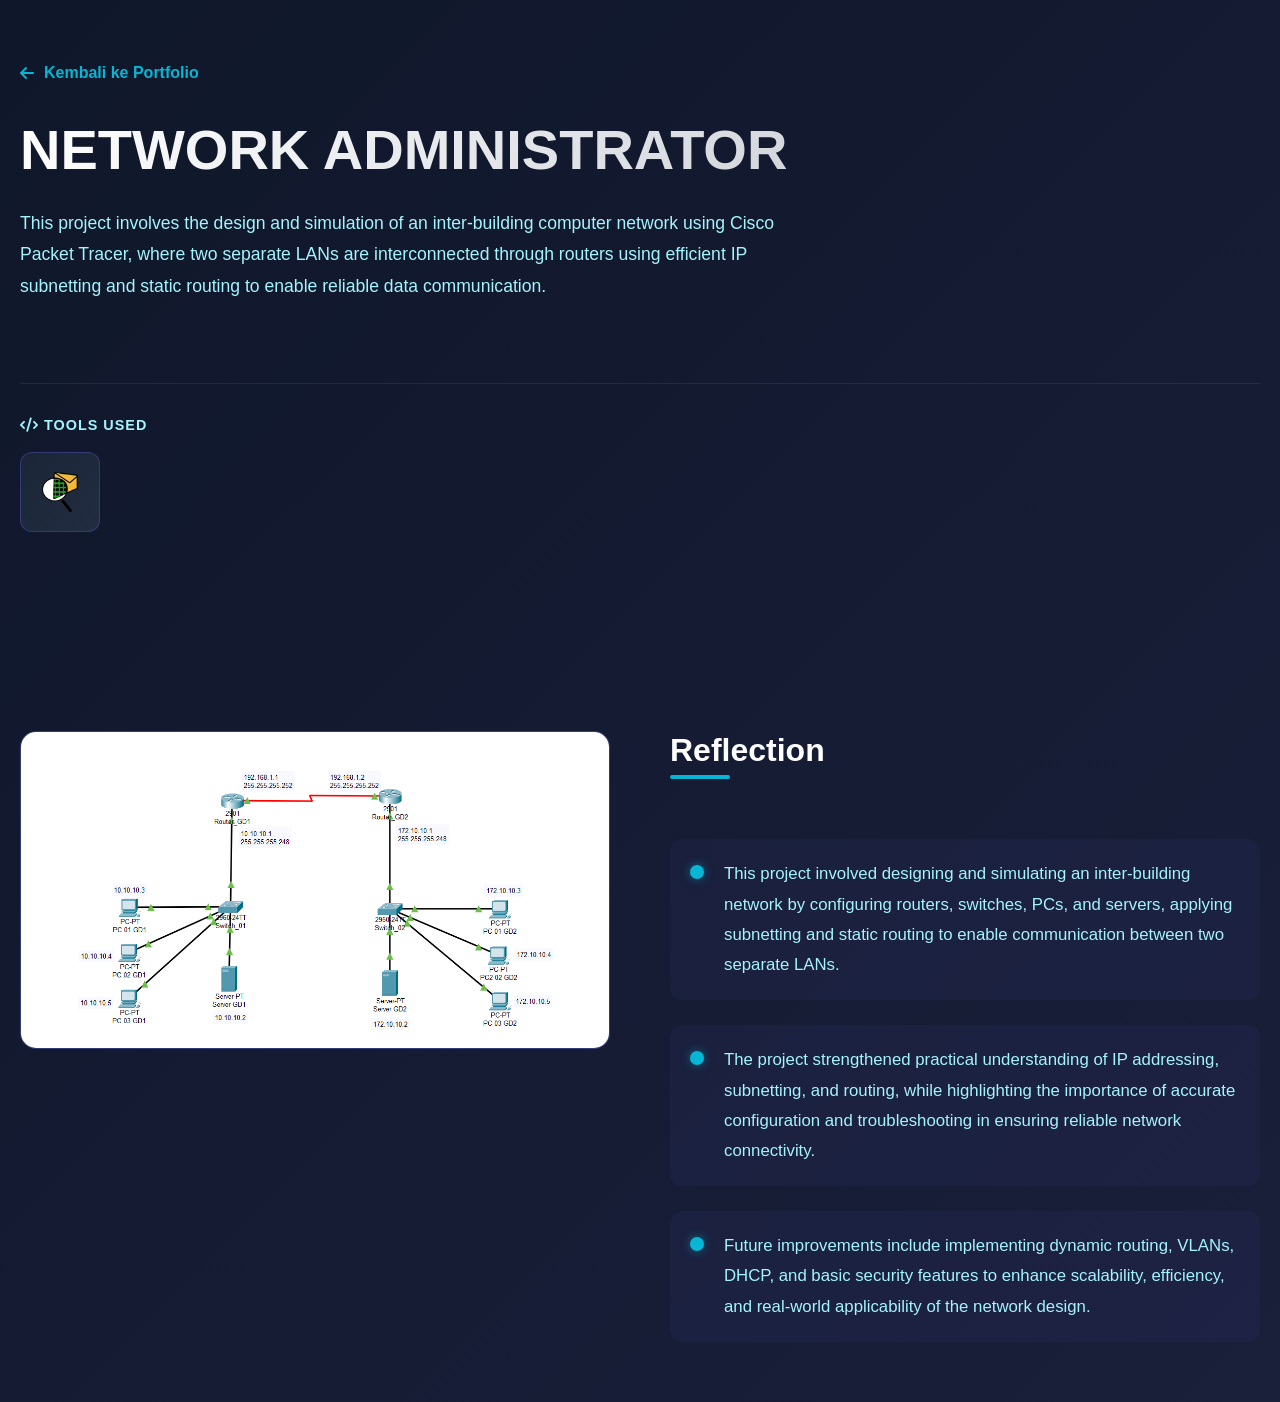
==== projects/cisco.html @ 3f3a8092 "perbaruan" ====
<!DOCTYPE html>
<html lang="id">
<head>
    <meta charset="UTF-8">
    <meta name="viewport" content="width=device-width, initial-scale=1.0">
    <title>Network Administrator - Project Details</title>
    <link href="https://cdn.jsdelivr.net/npm/bootstrap@5.3.0/dist/css/bootstrap.min.css" rel="stylesheet">
    <link rel="stylesheet" href="https://cdnjs.cloudflare.com/ajax/libs/font-awesome/6.4.0/css/all.min.css">
    <link rel="stylesheet" href="../style.css">
    <style>
        :root {
            --primary-color: #06b6d4;
            --text-light: #cffafe;
            --text-muted: #a5f3fc;
            --bg-dark: #0f172a;
            --card-bg: #1e293b;
        }

        * {
            margin: 0;
            padding: 0;
            box-sizing: border-box;
        }

        body {
            background: linear-gradient(135deg, #0f172a 0%, #1a1f3a 100%);
            color: var(--text-light);
            font-family: 'Segoe UI', Tahoma, Geneva, Verdana, sans-serif;
            overflow-x: hidden;
            min-height: 100vh;
            display: flex;
            flex-direction: column;
        }

        /* Keyframe Animations */
        @keyframes fadeInUp {
            from {
                opacity: 0;
                transform: translateY(30px);
            }
            to {
                opacity: 1;
                transform: translateY(0);
            }
        }

        @keyframes float {
            0%, 100% { transform: translateY(0px); }
            50% { transform: translateY(-8px); }
        }

        @keyframes glow {
            0%, 100% { box-shadow: 0 0 20px rgba(6, 182, 212, 0.5); }
            50% { box-shadow: 0 0 30px rgba(6, 182, 212, 0.8); }
        }

        @keyframes slideInLeft {
            from {
                opacity: 0;
                transform: translateX(-30px);
            }
            to {
                opacity: 1;
                transform: translateX(0);
            }
        }

        @keyframes pulse {
            0%, 100% { transform: scale(1); }
            50% { transform: scale(1.05); }
        }

        .container-main {
            display: grid;
            grid-template-rows: 1fr 1fr;
            gap: 60px;
            max-width: 1400px;
            margin: 0 auto;
            padding: 60px 20px;
            width: 100%;
            min-height: 100vh;
            align-items: start;
        }

        /* Row 1 - Top Section */
        .row-1 {
            display: flex;
            flex-direction: column;
            justify-content: center;
            gap: 40px;
        }

        .project-header {
            max-width: 800px;
        }

        .back-link {
            display: inline-flex;
            align-items: center;
            gap: 10px;
            color: var(--primary-color);
            text-decoration: none;
            margin-bottom: 30px;
            transition: all 0.3s ease;
            font-weight: 600;
            animation: slideInLeft 0.6s ease-out;
        }

        .back-link:hover {
            transform: translateX(-8px);
            color: #fff;
        }

        .back-link:hover i {
            animation: slideInLeft 0.5s ease;
        }

        .project-title {
            font-size: clamp(2.5rem, 6vw, 3.5rem);
            font-weight: 900;
            background: linear-gradient(135deg, #fff 0%, #d1d5db 100%);
            -webkit-background-clip: text;
            -webkit-text-fill-color: transparent;
            background-clip: text;
            margin-bottom: 25px;
            line-height: 1.2;
            animation: fadeInUp 0.7s ease-out;
        }

        .project-title:hover {
            animation: none;
            text-shadow: 0 0 20px rgba(255, 255, 255, 0.2);
        }

        .project-description {
            font-size: 1.1rem;
            color: var(--text-muted);
            line-height: 1.8;
            margin-bottom: 40px;
            animation: fadeInUp 0.8s ease-out;
        }

        .project-description:hover {
            color: var(--text-light);
            transition: color 0.3s ease;
        }

        /* Tools and Button Section */
        .tools-button-section {
            display: flex;
            flex-wrap: wrap;
            gap: 40px;
            align-items: center;
            padding-top: 30px;
            border-top: 1px solid rgba(99, 102, 241, 0.2);
        }

        .tools-group {
            display: flex;
            flex-direction: column;
            gap: 15px;
        }

        .tools-label {
            font-size: 0.9rem;
            color: var(--text-muted);
            text-transform: uppercase;
            letter-spacing: 1px;
            font-weight: 600;
        }

        .tools-list {
            display: flex;
            gap: 15px;
            flex-wrap: wrap;
            align-items: center;
        }

        .tool-badge {
            background: linear-gradient(135deg, rgba(30, 41, 59, 0.8) 0%, rgba(51, 65, 85, 0.5) 100%);
            border: 1px solid rgba(99, 102, 241, 0.3);
            border-radius: 12px;
            padding: 12px 16px;
            font-size: 0.85rem;
            color: #fff;
            display: flex;
            flex-direction: column;
            align-items: center;
            justify-content: center;
            gap: 10px;
            transition: all 0.3s ease;
            width: 80px;
            height: 80px;
            animation: fadeInUp 0.8s ease-out;
        }

        .tool-badge:hover {
            transform: scale(1.15) translateY(-12px);
            box-shadow: 0 0 25px rgba(6, 182, 212, 0.7), 0 10px 20px rgba(6, 182, 212, 0.4);
            border-color: var(--primary);
            background: linear-gradient(135deg, rgba(6, 182, 212, 0.3) 0%, rgba(51, 65, 85, 0.6) 100%);
        }

        .tool-badge img {
            width: 40px;
            height: 40px;
            object-fit: contain;
            transition: filter 0.3s ease;
        }

        .tool-badge:hover img {
            filter: brightness(1.3) drop-shadow(0 0 8px var(--primary));
        }

        .tool-badge-name {
            font-weight: 600;
            text-align: center;
            font-size: 0.8rem;
        }

        .buttons-group {
            display: flex;
            gap: 20px;
            flex-wrap: wrap;
            align-items: center;
            justify-content: center;
        }

        .buttons-group .btn {
            
            color: #1e293b;
            border: none;
            padding: 12px 40px;
            font-weight: 600;
            transition: all 0.3s ease;
            animation: fadeInUp 0.9s ease-out;
        }

        .buttons-group .btn:hover {
            background: #007efc;
            transform: translateY(-4px) scale(1.05);
            box-shadow: 0 12px 35px rgba(255, 255, 255, 0.3), 0 0 20px rgba(0, 126, 252, 0.5);
            color: #1e293b;
        }

        /* Row 2 - Bottom Section */
        .row-2 {
            display: grid;
            grid-template-columns: 1fr 1fr;
            gap: 60px;
            align-items: start;
        }

        /* Project Image */
        .project-image {
            display: flex;
            align-items: center;
            justify-content: center;
        }

        .image-container {
            width: 100%;
            background: linear-gradient(135deg, rgba(30, 41, 59, 0.8) 0%, rgba(51, 65, 85, 0.5) 100%);
            border: 1px solid rgba(99, 102, 241, 0.3);
            border-radius: 16px;
            overflow: hidden;
            transition: all 0.3s ease;
            cursor: pointer;
            animation: fadeInUp 0.9s ease-out;
        }

        .image-container:hover {
            transform: translateY(-15px);
            box-shadow: 0 20px 40px rgba(6, 182, 212, 0.3), 0 0 30px rgba(6, 182, 212, 0.2);
            border-color: var(--primary);
        }

        .image-link {
            text-decoration: none;
            display: block;
            position: relative;
        }

        .image-overlay {
            position: absolute;
            top: 0;
            left: 0;
            width: 100%;
            height: 100%;
            background: rgba(6, 182, 212, 0.9);
            display: flex;
            align-items: center;
            justify-content: center;
            opacity: 0;
            transition: opacity 0.3s ease;
            border-radius: 16px;
        }

        .image-link:hover .image-overlay {
            opacity: 1;
        }

        .overlay-content {
            text-align: center;
            color: #0f172a;
            font-weight: 700;
            font-size: 1.2rem;
            display: flex;
            flex-direction: column;
            align-items: center;
            gap: 12px;
            animation: fadeInUp 0.4s ease-out;
        }

        .overlay-icon {
            font-size: 2.5rem;
            color: #0f172a;
            animation: float 3s ease-in-out infinite;
        }

        .image-container img {
            width: 100%;
            height: auto;
            display: block;
        }

        .image-container img:hover {
            filter: brightness(0.9);
        }

        /* Key Features */
        .features-container {
            display: flex;
            flex-direction: column;
            gap: 30px;
        }

        .features-title {
            font-size: 2rem;
            font-weight: 800;
            color: #fff;
            margin-bottom: 10px;
            position: relative;
            display: inline-block;
            animation: fadeInUp 0.9s ease-out;
        }

        .features-title::after {
            content: '';
            position: absolute;
            bottom: -10px;
            left: 0;
            height: 4px;
            width: 60px;
            background: var(--primary-color);
            border-radius: 2px;
            animation: slideInLeft 0.8s ease-out;
        }

        .features-list {
            display: grid;
            grid-template-columns: 1fr;
            gap: 25px;
            margin-top: 30px;
        }

        .feature-item {
            display: flex;
            gap: 20px;
            align-items: flex-start;
            animation: fadeInUp 0.9s ease-out;
            padding: 20px;
            border-radius: 12px;
            background: rgba(99, 102, 241, 0.05);
            transition: all 0.3s ease;
        }

        .feature-item:nth-child(1) {
            animation-delay: 0s;
        }

        .feature-item:nth-child(2) {
            animation-delay: 0.1s;
        }

        .feature-item:nth-child(3) {
            animation-delay: 0.2s;
        }

        .feature-item:hover {
            background: rgba(99, 102, 241, 0.1);
            transform: translateX(10px);
            box-shadow: -5px 0 15px rgba(6, 182, 212, 0.2);
        }

        .feature-dot {
            width: 14px;
            height: 14px;
            background: var(--primary-color);
            border-radius: 50%;
            margin-top: 6px;
            flex-shrink: 0;
            animation: pulse 2s ease-in-out infinite;
            box-shadow: 0 0 10px rgba(6, 182, 212, 0.5);
        }

        .feature-text {
            color: var(--text-muted);
            line-height: 1.8;
            font-size: 1.05rem;
            transition: color 0.3s ease;
        }

        .feature-item:hover .feature-text {
            color: var(--text-light);
        }

        /* Responsive */
        @media (max-width: 1024px) {
            .container-main {
                grid-template-rows: auto auto;
                gap: 50px;
                padding: 50px 20px;
            }

            .row-2 {
                grid-template-columns: 1fr;
                gap: 50px;
            }

            .tools-button-section {
                flex-direction: column;
                align-items: flex-start;
                gap: 30px;
            }

            .buttons-group {
                width: 100%;
                flex-direction: column;
            }
        }

        @media (max-width: 768px) {
            .container-main {
                padding: 40px 20px;
                gap: 40px;
            }

            .project-title {
                font-size: 2rem;
            }

            .project-description {
                font-size: 1rem;
            }

            .tools-button-section {
                flex-direction: column;
                align-items: flex-start;
                gap: 25px;
            }

            .buttons-group {
                width: 100%;
                flex-direction: column;
            }

            .features-title {
                font-size: 1.5rem;
            }

            .feature-text {
                font-size: 0.95rem;
            }

            .tools-list {
                width: 100%;
            }
        }
    </style>
</head>
<body>

    <div class="container-main">
        <!-- ROW 1 -->
        <div class="row-1">
            <div class="project-header">
                <a href="../index.html" class="back-link">
                    <i class="fas fa-arrow-left"></i> Kembali ke Portfolio
                </a>

                <h1 class="project-title">NETWORK ADMINISTRATOR</h1>

                <p class="project-description">
                    This project involves the design and simulation of an inter-building computer network using Cisco Packet Tracer, where two separate LANs are interconnected through routers using efficient IP subnetting and static routing to enable reliable data communication.
                </p>
            </div>

            <div class="tools-button-section">
                <div class="tools-group">
                    <div class="tools-label">
                        <i class="fas fa-code"></i> Tools Used
                    </div>
                    <div class="tools-list">
                        <div class="tool-badge">
                            <img src="../assets/image/tools/cisco-packet-tracer.png" alt="Premiere">
                        </div>
                    </div>
                </div>

            </div>
        </div>

        <!-- ROW 2 -->
        <div class="row-2">
            <!-- Project Image -->
            <div class="project-image">
                <a href="../assets/documents/IMPLEMENTATION OF INTER.pdf" target="_blank" rel="noopener noreferrer" class="image-link">
                    <div class="image-container">
                        <img src="../assets/image/project/cisco.png" alt="GETEKSI 2025 Project">
                    </div>
                    <div class="image-overlay">
                        <div class="overlay-content">
                            <i class="fas fa-eye overlay-icon"></i>
                            <span>View</span>
                        </div>
                    </div>
                </a>
            </div>

            <!-- Key Features -->
            <div class="features-container">
                <h2 class="features-title">Reflection</h2>

                <div class="features-list">
                    <div class="feature-item">
                        <div class="feature-dot"></div>
                        <div class="feature-text">
                            This project involved designing and simulating an inter-building network by configuring routers, switches, PCs, and servers, applying subnetting and static routing to enable communication between two separate LANs.
                        </div>
                    </div>
                    <div class="feature-item">
                        <div class="feature-dot"></div>
                        <div class="feature-text">
                            The project strengthened practical understanding of IP addressing, subnetting, and routing, while highlighting the importance of accurate configuration and troubleshooting in ensuring reliable network connectivity.
                        </div>
                    </div>
                    <div class="feature-item">
                        <div class="feature-dot"></div>
                        <div class="feature-text">
                            Future improvements include implementing dynamic routing, VLANs, DHCP, and basic security features to enhance scalability, efficiency, and real-world applicability of the network design.
                        </div>
                    </div>
                </div>
            </div>
        </div>
    </div>

    <script src="https://cdn.jsdelivr.net/npm/bootstrap@5.3.0/dist/js/bootstrap.bundle.min.js"></script>
    <script src="../script.js"></script>
</body>
</html>
---- style.css ----
:root {
    --primary: #1e293b;
    --secondary: #3b82f6;
    --accent: #06b6d4;
    --dark: #0f172a;
    --light: #f8fafc;
    --text: #1e293b;
    --gray: #64748b;
}

* {
    margin: 0;
    padding: 0;
    box-sizing: border-box;
}

html {
    scroll-behavior: smooth;
}

/* Custom Scrollbar */
::-webkit-scrollbar {
    width: 12px;
}

::-webkit-scrollbar-track {
    background: var(--dark);
}

::-webkit-scrollbar-thumb {
    background: var(--accent);
    border-radius: 6px;
}

::-webkit-scrollbar-thumb:hover {
    background: var(--primary);
}

/* Firefox */
* {
    scrollbar-width: thin;
    scrollbar-color: var(--accent) var(--dark);
}

body {
    font-family: 'Segoe UI', Tahoma, Geneva, Verdana, sans-serif;
    line-height: 1.6;
    color: var(--text);
    overflow-x: hidden;
}

/* Reveal animations base */
.reveal {
    opacity: 0;
    transform: translateY(24px);
    transition: opacity 0.6s ease, transform 0.6s ease;
}

.reveal.in {
    opacity: 1;
    transform: translateY(0);
}

.reveal-group .reveal:nth-child(1) { transition-delay: 0.05s; }
.reveal-group .reveal:nth-child(2) { transition-delay: 0.1s; }
.reveal-group .reveal:nth-child(3) { transition-delay: 0.15s; }
.reveal-group .reveal:nth-child(4) { transition-delay: 0.2s; }
.reveal-group .reveal:nth-child(5) { transition-delay: 0.25s; }
.reveal-group .reveal:nth-child(6) { transition-delay: 0.3s; }

/* Tilt performance */
.tilt {
    will-change: transform;
    transition: transform 0.2s ease;
}

/* Hero Section */
.hero {
    min-height: 100vh;
    background: linear-gradient(135deg, #0f172a 0%, #1e293b 50%, #0d47a1 100%);
    position: relative;
    display: flex;
    align-items: center;
    justify-content: center;
    overflow: hidden;
    font-weight: 500;
    padding: 20px;
}

/* Animated Background Stars */
.stars {
    position: absolute;
    width: 100%;
    height: 100%;
    top: 0;
    left: 0;
}

.stars::before,
.stars::after {
    content: '';
    position: absolute;
    width: 2px;
    height: 2px;
    background: rgba(59, 130, 246, 0.4);
    border-radius: 50%;
    box-shadow: 
        100px 100px rgba(59, 130, 246, 0.3),
        200px 50px rgba(6, 182, 212, 0.35),
        300px 150px rgba(59, 130, 246, 0.25),
        400px 80px rgba(6, 182, 212, 0.4),
        500px 200px rgba(59, 130, 246, 0.3),
        600px 100px rgba(6, 182, 212, 0.35),
        700px 250px rgba(59, 130, 246, 0.25),
        800px 120px rgba(6, 182, 212, 0.4),
        900px 180px rgba(59, 130, 246, 0.3),
        150px 300px rgba(6, 182, 212, 0.35),
        250px 400px rgba(59, 130, 246, 0.25),
        350px 350px rgba(6, 182, 212, 0.4),
        450px 500px rgba(59, 130, 246, 0.3),
        550px 250px rgba(6, 182, 212, 0.35),
        650px 400px rgba(59, 130, 246, 0.25),
        750px 300px rgba(6, 182, 212, 0.4),
        850px 450px rgba(59, 130, 246, 0.3);
    animation: twinkle 3s infinite;
}

.stars::after {
    animation-delay: 1.5s;
    box-shadow: 
        50px 150px rgba(59, 130, 246, 0.4),
        180px 100px rgba(6, 182, 212, 0.3),
        280px 200px rgba(59, 130, 246, 0.35),
        380px 120px rgba(6, 182, 212, 0.25),
        480px 250px rgba(59, 130, 246, 0.4),
        580px 150px rgba(6, 182, 212, 0.3),
        680px 300px rgba(59, 130, 246, 0.35),
        780px 180px rgba(6, 182, 212, 0.25),
        880px 230px rgba(59, 130, 246, 0.4),
        120px 350px rgba(6, 182, 212, 0.3),
        220px 450px rgba(59, 130, 246, 0.35),
        320px 300px rgba(6, 182, 212, 0.25),
        420px 550px rgba(59, 130, 246, 0.4),
        520px 280px rgba(6, 182, 212, 0.3),
        620px 430px rgba(59, 130, 246, 0.35),
        720px 350px rgba(6, 182, 212, 0.25),
        820px 480px rgba(59, 130, 246, 0.4);
}

@keyframes twinkle {
    0%, 100% { opacity: 0.3; }
    50% { opacity: 0.7; }
}

/* Animated Background Blobs */
.hero::before,
.hero::after {
    content: '';
    position: absolute;
    border-radius: 50%;
    background: rgba(59, 130, 246, 0.15);
}

.hero::before {
    width: 400px;
    height: 400px;
    top: -50px;
    right: -100px;
    animation: float 6s ease-in-out infinite;
}

.hero::after {
    width: 300px;
    height: 300px;
    bottom: -50px;
    left: -50px;
    animation: float 8s ease-in-out infinite reverse;
}

@keyframes float {
    0%, 100% { transform: translate(0, 0); }
    50% { transform: translate(30px, 30px); }
}

/* Hero Content */
.hero-content {
    position: relative;
    z-index: 2;
    max-width: 900px;
    width: 100%;
    animation: fadeInUp 1s ease-out;
}

@keyframes fadeInUp {
    from {
        opacity: 0;
        transform: translateY(40px);
    }
    to {
        opacity: 1;
        transform: translateY(0);
    }
}

/* Hero Badge */
.hero-badge {
    display: inline-block;
    background: rgba(59, 130, 246, 0.2);
    backdrop-filter: blur(10px);
    border: 1px solid rgba(6, 182, 212, 0.4);
    padding: 12px 24px;
    border-radius: 50px;
    color: #06b6d4;
    font-size: 0.9rem;
    font-weight: 600;
    letter-spacing: 1px;
    animation: slideInDown 1s ease-out;
    margin-bottom: 1.5rem !important;
}

@keyframes slideInDown {
    from {
        opacity: 0;
        transform: translateY(-30px);
    }
    to {
        opacity: 1;
        transform: translateY(0);
    }
}

/* Hero Title */
.hero-title {
    font-size: clamp(2.5rem, 8vw, 5.5rem);
    color: #ffffff;
    font-weight: 900;
    letter-spacing: clamp(1px, 2vw, 4px);
    text-shadow: 0 8px 32px rgba(6, 182, 212, 0.3);
    animation: slideInUp 1s ease-out 0.2s both;
    line-height: 1.1;
    margin-bottom: 1.5rem !important;
    word-break: break-word;
}

@keyframes slideInUp {
    from {
        opacity: 0;
        transform: translateY(40px);
    }
    to {
        opacity: 1;
        transform: translateY(0);
    }
}

/* Hero Subtitle */
.hero-subtitle {
    background: linear-gradient(to right, #06b6d4, #3b82f6);
    -webkit-background-clip: text;
    -webkit-text-fill-color: transparent;
    background-clip: text;
    font-weight: 600;
    animation: slideInUp 1s ease-out 0.4s both;
    font-size: clamp(1.25rem, 5vw, 2rem);
    margin-bottom: 0.5rem !important;
}

/* Hero Description */
.hero-description {
    font-size: clamp(0.95rem, 3vw, 1.2rem);
    color: #e0f2fe;
    animation: slideInUp 1s ease-out 0.6s both;
    margin-bottom: 2rem !important;
}

/* Hero Buttons */
.hero-buttons {
    animation: slideInUp 1s ease-out 0.8s both;
    display: flex;
    justify-content: center;
    align-items: center;
    flex-wrap: wrap;
    gap: 1.5rem;
    margin-bottom: 2rem;
}

.hero-buttons .btn {
    font-weight: 600;
    letter-spacing: 0.5px;
    transition: all 0.3s cubic-bezier(0.4, 0, 0.2, 1);
    box-shadow: 0 8px 20px rgba(6, 182, 212, 0.2);
    border: 2px solid #06b6d4;
    font-size: clamp(0.875rem, 2vw, 1rem);
    padding: 0.75rem 2rem;
    white-space: nowrap;
    min-width: 160px;
    height: 50px;
    display: flex;
    align-items: center;
    justify-content: center;
    border-radius: 50px;
}

.hero-buttons .btn-light {
    background: #06b6d4;
    color: #0f172a;
    border-color: #06b6d4;
}

.hero-buttons .btn-light:hover {
    background: #22d3ee;
    border-color: #22d3ee;
    transform: translateY(-4px);
    box-shadow: 0 12px 35px rgba(6, 182, 212, 0.4);
}

.hero-buttons .btn-outline-light {
    color: #06b6d4;
    border-color: #06b6d4;
    background: transparent;
}

.hero-buttons .btn-outline-light:hover {
    background: #06b6d4;
    color: #0f172a;
    border-color: #06b6d4;
    transform: translateY(-4px);
    box-shadow: 0 12px 35px rgba(6, 182, 212, 0.3);
}

/* Scroll Indicator */
.hero-scroll {
    margin-top: clamp(2rem, 5vw, 3.75rem);
    animation: slideInUp 1s ease-out 1s both;
}

.scroll-text {
    display: block;
    color: #06b6d4;
    font-size: clamp(0.75rem, 2vw, 0.9rem);
    letter-spacing: 1px;
    margin-bottom: 1rem;
    opacity: 0.8;
}

.scroll-down {
    width: 30px;
    height: 50px;
    border: 2px solid #06b6d4;
    border-radius: 15px;
    margin: 0 auto;
    display: flex;
    justify-content: center;
    padding-top: 8px;
    opacity: 0.7;
}

.scroll-down span {
    display: block;
    width: 2px;
    height: 10px;
    background: #06b6d4;
    border-radius: 2px;
    animation: scroll 2s infinite;
}

@keyframes scroll {
    0% {
        opacity: 1;
        transform: translateY(0);
    }
    100% {
        opacity: 0;
        transform: translateY(20px);
    }
}

/* Main Content Sections */
.main-content {
    position: relative;
    z-index: 1;
    min-height: 100vh;
    background: linear-gradient(135deg, #0f172a 0%, #1e293b 50%, #0d47a1 100%);
    overflow: hidden;
}

/* Animated Background Circles/Blobs */
.main-content::before,
.main-content::after {
    content: '';
    position: fixed;
    border-radius: 50%;
    background: rgba(59, 130, 246, 0.15);
    z-index: 0;
    pointer-events: none;
}

.main-content::before {
    width: 500px;
    height: 500px;
    top: 120vh;
    right: -150px;
    animation: float 8s ease-in-out infinite;
}

.main-content::after {
    width: 400px;
    height: 400px;
    bottom: 0;
    left: -100px;
    animation: float 10s ease-in-out infinite reverse;
}

/* Content Stars Background */
.content-stars {
    position: fixed;
    top: 100vh;
    left: 0;
    right: 0;
    width: 100%;
    height: 100%;
    pointer-events: none;
    z-index: 0;
}

.content-stars::before,
.content-stars::after {
    content: '';
    position: fixed;
    width: 2px;
    height: 2px;
    background: rgba(59, 130, 246, 0.3);
    border-radius: 50%;
    top: 100vh;
    left: 0;
    box-shadow: 
        100px 100px rgba(59, 130, 246, 0.25),
        200px 50px rgba(6, 182, 212, 0.3),
        300px 150px rgba(59, 130, 246, 0.2),
        400px 80px rgba(6, 182, 212, 0.25),
        500px 200px rgba(59, 130, 246, 0.3),
        600px 100px rgba(6, 182, 212, 0.2),
        700px 250px rgba(59, 130, 246, 0.25),
        800px 120px rgba(6, 182, 212, 0.3),
        900px 180px rgba(59, 130, 246, 0.2),
        150px 300px rgba(6, 182, 212, 0.25),
        250px 400px rgba(59, 130, 246, 0.2),
        350px 350px rgba(6, 182, 212, 0.3),
        450px 500px rgba(59, 130, 246, 0.25),
        550px 250px rgba(6, 182, 212, 0.2),
        650px 400px rgba(59, 130, 246, 0.25),
        750px 300px rgba(6, 182, 212, 0.3),
        850px 450px rgba(59, 130, 246, 0.2),
        1000px 600px rgba(6, 182, 212, 0.25),
        1100px 350px rgba(59, 130, 246, 0.2),
        1200px 500px rgba(6, 182, 212, 0.3);
    animation: twinkle-content 4s infinite;
}

.content-stars::after {
    animation-delay: 2s;
    background: rgba(6, 182, 212, 0.3);
    box-shadow: 
        50px 150px rgba(59, 130, 246, 0.3),
        180px 100px rgba(6, 182, 212, 0.25),
        280px 200px rgba(59, 130, 246, 0.2),
        380px 120px rgba(6, 182, 212, 0.3),
        480px 250px rgba(59, 130, 246, 0.25),
        580px 150px rgba(6, 182, 212, 0.2),
        680px 300px rgba(59, 130, 246, 0.3),
        780px 180px rgba(6, 182, 212, 0.25),
        880px 230px rgba(59, 130, 246, 0.2),
        120px 350px rgba(59, 130, 246, 0.3),
        220px 450px rgba(6, 182, 212, 0.25),
        320px 300px rgba(59, 130, 246, 0.2),
        420px 550px rgba(59, 130, 246, 0.3),
        520px 280px rgba(6, 182, 212, 0.25),
        620px 430px rgba(59, 130, 246, 0.2),
        720px 350px rgba(6, 182, 212, 0.3),
        820px 480px rgba(6, 182, 212, 0.25),
        950px 520px rgba(59, 130, 246, 0.2),
        1050px 400px rgba(6, 182, 212, 0.3),
        1150px 550px rgba(59, 130, 246, 0.25);
}

@keyframes twinkle-content {
    0%, 100% { opacity: 0.3; }
    50% { opacity: 0.7; }
}

.section {
    padding: 80px 0;
    position: relative;
    z-index: 2;
}

.section-header {
    margin-bottom: 60px;
    position: relative;
    text-align: center;
}

.section-header h2 {
    font-size: 3rem;
    font-weight: 900;
    color: #ffffff;
    margin-bottom: 15px;
    position: relative;
    display: inline-block;
}

.header-line {
    width: 80px;
    height: 4px;
    background: linear-gradient(to right, #06b6d4, #3b82f6);
    margin: 20px auto;
    border-radius: 2px;
    box-shadow: 0 4px 15px rgba(6, 182, 212, 0.3);
}

/* About Section */
.about-section {
    background: linear-gradient(to bottom, #0f172a 0%, #1e293b 50%, #0d47a1 100%);
}

.about-image {
    position: relative;
}

.image-placeholder {
    width: 100%;
    aspect-ratio: 1;
    background: linear-gradient(135deg, rgba(6, 182, 212, 0.1) 0%, rgba(59, 130, 246, 0.1) 100%);
    border: 2px solid rgba(6, 182, 212, 0.3);
    border-radius: 20px;
    display: flex;
    align-items: center;
    justify-content: center;
    font-size: 5rem;
    color: rgba(6, 182, 212, 0.4);
    transition: all 0.3s ease;
}

.about-image:hover .image-placeholder {
    border-color: #06b6d4;
    background: linear-gradient(135deg, rgba(6, 182, 212, 0.2) 0%, rgba(59, 130, 246, 0.2) 100%);
    transform: translateY(-5px);
}

.about-text {
    font-size: 1.1rem;
    color: #cffafe;
    margin-bottom: 1.5rem;
    line-height: 1.8;
}

.text-accent {
    color: #06b6d4;
    font-weight: 600;
}

/* Skills Section */
.skills-section {
    margin-top: 2rem;
}

.skills-title {
    color: #ffffff;
    font-weight: 700;
    font-size: 1.5rem;
    margin-bottom: 1.5rem;
}

.skills-grid {
    display: grid;
    grid-template-columns: repeat(2, 1fr);
    gap: 1rem;
}

.skill-badge {
    background: linear-gradient(135deg, rgba(6, 182, 212, 0.15) 0%, rgba(59, 130, 246, 0.15) 100%);
    border: 1px solid rgba(6, 182, 212, 0.3);
    color: #cffafe;
    padding: 1rem;
    border-radius: 12px;
    display: flex;
    flex-direction: column;
    align-items: center;
    justify-content: center;
    gap: 0.5rem;
    text-align: center;
    transition: all 0.3s ease;
    cursor: pointer;
}

.skill-badge i {
    font-size: 1.8rem;
    color: #06b6d4;
}

.skill-badge span {
    font-size: 0.95rem;
    font-weight: 600;
}

.skill-badge:hover {
    background: linear-gradient(135deg, rgba(6, 182, 212, 0.25) 0%, rgba(59, 130, 246, 0.25) 100%);
    border-color: #06b6d4;
    color: #06b6d4;
    transform: translateY(-5px);
    box-shadow: 0 10px 30px rgba(6, 182, 212, 0.2);
}

/* Tech Badge Styles */
.tech-badge {
    background: linear-gradient(135deg, rgba(6, 182, 212, 0.15) 0%, rgba(59, 130, 246, 0.15) 100%);
    border: 1px solid rgba(6, 182, 212, 0.3);
    color: #cffafe;
    padding: 1rem;
    border-radius: 12px;
    display: flex;
    flex-direction: column;
    align-items: center;
    justify-content: center;
    gap: 0.5rem;
    text-align: center;
    transition: all 0.3s ease;
    cursor: pointer;
}

.tech-badge .tech-icon img {
    width: 50px;
    height: 50px;
    object-fit: contain;
    border-radius: 8px;
    transition: transform 0.3s ease;
}

.tech-badge .tech-name {
    font-size: 0.95rem;
    font-weight: 600;
}

.tech-badge:hover {
    background: linear-gradient(135deg, rgba(6, 182, 212, 0.25) 0%, rgba(59, 130, 246, 0.25) 100%);
    border-color: #06b6d4;
    color: #06b6d4;
    transform: translateY(-5px);
    box-shadow: 0 10px 30px rgba(6, 182, 212, 0.2);
}

.tech-badge:hover .tech-icon img {
    transform: scale(1.1);
}

/* Portfolio Section */
.portfolio-section {
    background: linear-gradient(to bottom, #0f172a 0%, rgba(15,23,42,0.85) 40%, rgba(14, 38, 92, 0.85) 100%);
}

/* Tabs */
.portfolio-tabs {
    display: flex;
    gap: 1rem;
    justify-content: center;
    align-items: center;
    flex-wrap: wrap;
}

.portfolio-tabs .tab {
    background: linear-gradient(135deg, rgba(59,130,246,0.15) 0%, rgba(6,182,212,0.12) 100%);
    border: 1px solid rgba(6,182,212,0.35);
    color: #c7d2fe;
    padding: 0.9rem 1.4rem;
    border-radius: 16px;
    font-weight: 700;
    letter-spacing: 0.3px;
    transition: all 0.25s ease;
    cursor: pointer;
    position: relative;
    overflow: hidden;
}

.portfolio-tabs .tab::before {
    content: '';
    position: absolute;
    top: 0;
    left: -100%;
    width: 100%;
    height: 100%;
    background: linear-gradient(90deg, transparent, rgba(255, 255, 255, 0.2), transparent);
    transition: left 0.5s ease;
}

.portfolio-tabs .tab:hover::before {
    left: 100%;
}

.portfolio-tabs .tab:hover {
    transform: translateY(-4px);
    border-color: #06b6d4;
    box-shadow: 0 8px 24px rgba(6, 182, 212, 0.25);
}

.portfolio-tabs .tab.active {
    background: linear-gradient(135deg, rgba(99,102,241,0.3) 0%, rgba(6,182,212,0.25) 100%);
    color: #ffffff;
    box-shadow: 0 10px 30px rgba(6, 182, 212, 0.18);
    transform: scale(1.05);
}

/* Grid */
.portfolio-grid {
    position: relative;
    z-index: 2;
}

/* Card v2 */
.portfolio-card {
    background: linear-gradient(135deg, rgba(6, 182, 212, 0.12) 0%, rgba(59, 130, 246, 0.12) 100%);
    border: 1px solid rgba(6, 182, 212, 0.3);
    border-radius: 18px;
    overflow: hidden;
    transition: transform 0.3s ease, box-shadow 0.3s ease, border-color 0.3s ease;
    box-shadow: 0 10px 30px rgba(6, 182, 212, 0.12);
    height: 100%;
    display: flex;
    flex-direction: column;
}

.portfolio-card:hover {
    transform: translateY(-6px);
    border-color: #06b6d4;
    box-shadow: 0 16px 40px rgba(6, 182, 212, 0.25);
}

.portfolio-preview {
    position: relative;
    width: 100%;
    aspect-ratio: 16/9;
    background: rgba(2,6,23,0.35);
    border-bottom: 1px solid rgba(6, 182, 212, 0.3);
}

.preview-placeholder {
    position: absolute;
    inset: 0;
    display: grid;
    place-items: center;
    color: #06b6d4;
    font-size: 2rem;
    background: radial-gradient(120% 120% at 50% 0%, rgba(6, 182, 212, 0.15) 0%, rgba(59, 130, 246, 0.15) 100%);
}

.portfolio-preview img {
    width: 100%;
    height: 100%;
    object-fit: cover;
    display: block;
    transition: transform 0.3s ease;
}

.portfolio-preview:hover img {
    transform: scale(1.05);
}

.portfolio-body {
    padding: 1.25rem 1.25rem 1rem 1.25rem;
    display: flex;
    flex-direction: column;
    gap: 0.6rem;
}

.portfolio-body h5 {
    color: #ffffff;
    font-weight: 800;
    margin: 0;
}

.portfolio-desc {
    color: #a5f3fc;
    font-size: 0.98rem;
    line-height: 1.6;
    display: -webkit-box;
    -webkit-line-clamp: 3;
    line-clamp: 3;
    -webkit-box-orient: vertical;
    overflow: hidden;
}

.card-actions .link-demo {
    color: #8cf3ff;
    font-weight: 600;
    text-decoration: none;
}
.card-actions .link-demo:hover { text-decoration: underline; }

.btn-details {
    background: rgba(6,182,212,0.2);
    border: 1px solid rgba(6,182,212,0.35);
    color: #e0f2fe;
    border-radius: 999px;
    padding: 0.45rem 0.9rem;
}
.btn-details:hover {
    background: #06b6d4;
    color: #0f172a;
    border-color: #06b6d4;
}


/* Contact Section */
.contact-section {
    background: linear-gradient(to bottom, rgba(14, 38, 92, 0.85) 0%, rgba(15,23,42,0.85) 100%);
    padding: 100px 20px;
}

.contact-wrapper {
    margin-top: 3rem;
}

/* Contact Info Grid */
.contact-info-grid {
    display: grid;
    grid-template-columns: repeat(auto-fit, minmax(320px, 1fr));
    gap: 30px;
    margin: 3rem 0;
}

.contact-info-card {
    display: flex;
    align-items: flex-start;
    gap: 24px;
    padding: 32px;
    background: linear-gradient(135deg, rgba(6, 182, 212, 0.08) 0%, rgba(59, 130, 246, 0.08) 100%);
    border: 1.5px solid rgba(6, 182, 212, 0.25);
    border-radius: 16px;
    text-decoration: none;
    transition: all 0.3s cubic-bezier(0.34, 1.56, 0.64, 1);
    position: relative;
    overflow: hidden;
}

.contact-info-card::before {
    content: '';
    position: absolute;
    top: 0;
    left: -100%;
    width: 100%;
    height: 100%;
    background: linear-gradient(90deg, transparent, rgba(6, 182, 212, 0.2), transparent);
    transition: left 0.5s ease;
}

.contact-info-card:hover::before {
    left: 100%;
}

.contact-info-card:hover {
    border-color: #06b6d4;
    background: linear-gradient(135deg, rgba(6, 182, 212, 0.15) 0%, rgba(59, 130, 246, 0.15) 100%);
    box-shadow: 0 12px 40px rgba(6, 182, 212, 0.2), inset 0 1px 0 rgba(6, 182, 212, 0.3);
    transform: translateY(-8px);
}

.card-icon {
    width: 60px;
    height: 60px;
    min-width: 60px;
    display: flex;
    align-items: center;
    justify-content: center;
    background: linear-gradient(135deg, rgba(6, 182, 212, 0.2) 0%, rgba(34, 211, 238, 0.2) 100%);
    border: 2px solid rgba(6, 182, 212, 0.4);
    border-radius: 12px;
    transition: all 0.3s ease;
}

.contact-info-card:hover .card-icon {
    background: linear-gradient(135deg, rgba(6, 182, 212, 0.4) 0%, rgba(34, 211, 238, 0.4) 100%);
    border-color: #06b6d4;
    transform: scale(1.1) rotate(5deg);
}

.card-icon i {
    font-size: 1.8rem;
    color: #06b6d4;
    transition: color 0.3s ease;
}

.contact-info-card:hover .card-icon i {
    color: #22d3ee;
}

.card-content {
    flex: 1;
}

.card-content h4 {
    color: #ffffff;
    font-size: 1.25rem;
    font-weight: 700;
    margin: 0 0 8px 0;
    letter-spacing: -0.5px;
}

.card-content p {
    color: #a5f3fc;
    font-size: 0.95rem;
    margin: 0 0 12px 0;
    line-height: 1.5;
}

.contact-link-text {
    display: inline-flex;
    align-items: center;
    color: #06b6d4;
    font-size: 0.9rem;
    font-weight: 600;
    transition: all 0.3s ease;
}

.contact-info-card:hover .contact-link-text {
    color: #22d3ee;
    gap: 8px;
}

.contact-info-card:hover .contact-link-text i {
    transform: translateX(4px);
}

/* Contact CTA Section */
.contact-cta {
    text-align: center;
    margin-top: 4rem;
    padding: 3rem;
    background: linear-gradient(135deg, rgba(6, 182, 212, 0.1) 0%, rgba(59, 130, 246, 0.1) 100%);
    border: 1px solid rgba(6, 182, 212, 0.3);
    border-radius: 16px;
    animation: fadeInUp 0.8s ease-out;
}

.contact-cta p {
    color: #a5f3fc;
    font-size: 1.1rem;
    margin-bottom: 2rem;
    line-height: 1.6;
}

.contact-cta .btn {
    padding: 12px 40px;
    font-weight: 600;
    transition: all 0.3s ease;
    animation: fadeInUp 0.9s ease-out;
}

.contact-cta .btn:hover {
    transform: translateY(-4px) scale(1.05);
    box-shadow: 0 12px 35px rgba(255, 255, 255, 0.3), 0 0 20px rgba(0, 126, 252, 0.5);
}

/* Responsive adjustments */
@media (max-width: 768px) {
    .contact-info-grid {
        grid-template-columns: 1fr;
        gap: 20px;
    }

    .contact-info-card {
        padding: 24px;
    }

    .card-icon {
        width: 50px;
        height: 50px;
    }

    .card-icon i {
        font-size: 1.5rem;
    }

    .card-content h4 {
        font-size: 1.1rem;
    }

    .contact-cta {
        padding: 2rem;
    }

    .contact-cta p {
        font-size: 1rem;
    }
}

/* Scale-in animation */
.scale-in {
    opacity: 0;
    transform: scale(0.8);
    animation: scaleIn 0.6s ease-out forwards;
}

.stagger-1 { animation-delay: 0.1s; }
.stagger-2 { animation-delay: 0.2s; }
.stagger-3 { animation-delay: 0.3s; }

@keyframes scaleIn {
    to {
        opacity: 1;
        transform: scale(1);
    }
}

/* ===== NEW ANIMATION KEYFRAMES ===== */

/* Fade In animations */
@keyframes fadeIn {
    from {
        opacity: 0;
    }
    to {
        opacity: 1;
    }
}

@keyframes fadeInDown {
    from {
        opacity: 0;
        transform: translateY(-30px);
    }
    to {
        opacity: 1;
        transform: translateY(0);
    }
}

@keyframes fadeInLeft {
    from {
        opacity: 0;
        transform: translateX(-40px);
    }
    to {
        opacity: 1;
        transform: translateX(0);
    }
}

@keyframes fadeInRight {
    from {
        opacity: 0;
        transform: translateX(40px);
    }
    to {
        opacity: 1;
        transform: translateX(0);
    }
}

/* Navbar animations */
.navbar {
    animation: slideInDown 0.6s ease-out;
}

.navbar-brand {
    animation: fadeInLeft 0.7s ease-out;
}

.navbar-nav .nav-item {
    animation: fadeInDown 0.6s ease-out forwards;
    opacity: 0;
}

.navbar-nav .nav-item:nth-child(1) {
    animation-delay: 0.1s;
}

.navbar-nav .nav-item:nth-child(2) {
    animation-delay: 0.2s;
}

.navbar-nav .nav-item:nth-child(3) {
    animation-delay: 0.3s;
}

.navbar-nav .nav-link {
    position: relative;
    transition: color 0.3s ease;
}

.navbar-nav .nav-link::after {
    content: '';
    position: absolute;
    bottom: 0;
    left: 0;
    width: 0;
    height: 2px;
    background: #06b6d4;
    transition: width 0.3s ease;
}

.navbar-nav .nav-link:hover::after {
    width: 100%;
}

/* Hero section enhancements */
.hero-badge {
    animation: slideInDown 0.8s ease-out 0.1s both;
}

.hero-title {
    animation: slideInUp 1s ease-out 0.3s both;
}

.hero-subtitle {
    animation: fadeInUp 0.9s ease-out 0.4s both;
    color: #06b6d4;
    font-size: 1.3rem;
    font-weight: 600;
}

.hero-description {
    animation: fadeInUp 1s ease-out 0.5s both;
}

.hero-buttons .btn {
    animation: scaleIn 0.7s cubic-bezier(0.34, 1.56, 0.64, 1) 0.6s both;
}

.hero-scroll {
    animation: fadeInUp 1.2s ease-out 0.8s both;
}

/* Section animations */
.section-header h2 {
    animation: fadeInUp 0.8s ease-out;
}

.section-header .portfolio-desc {
    animation: fadeInUp 0.8s ease-out 0.1s both;
}

.section-header .header-line {
    animation: scaleX 0.6s ease-out 0.2s both;
    transform-origin: left;
}

@keyframes scaleX {
    from {
        transform: scaleX(0);
        opacity: 0;
    }
    to {
        transform: scaleX(1);
        opacity: 1;
    }
}

/* About section animations */
.about-image {
    animation: fadeInLeft 0.9s ease-out;
}

.about-photo-card {
    animation: fadeInLeft 0.9s ease-out 0.1s both;
}

.col-lg-6 h2 {
    animation: fadeInRight 0.9s ease-out 0.1s both;
}

.about-text {
    animation: fadeInRight 0.9s ease-out 0.2s both;
}

.about-actions {
    animation: fadeInRight 0.9s ease-out 0.3s both;
}

.about-actions .btn {
    transition: all 0.3s ease;
    animation: fadeInUp 0.7s ease-out forwards;
    opacity: 0;
}

.about-actions .btn:nth-child(1) {
    animation-delay: 0.4s;
}

.about-actions .btn:nth-child(2) {
    animation-delay: 0.5s;
}

.about-actions .btn:hover {
    transform: translateY(-3px);
}

/* Portfolio items animations */
.portfolio-tabs .tab {
    animation: fadeInUp 0.7s ease-out forwards;
    opacity: 0;
}

.portfolio-tabs .tab:nth-child(1) {
    animation-delay: 0.1s;
}

.portfolio-tabs .tab:nth-child(2) {
    animation-delay: 0.2s;
}

.portfolio-tabs .tab:nth-child(3) {
    animation-delay: 0.3s;
}

.portfolio-card,
.cert-card,
.tech-badge {
    animation: fadeInUp 0.7s ease-out forwards;
    opacity: 0;
}

.portfolio-item:nth-child(1) .reveal {
    animation-delay: 0.1s;
    opacity: 0;
}

.portfolio-item:nth-child(2) .reveal {
    animation-delay: 0.2s;
    opacity: 0;
}

.portfolio-item:nth-child(3) .reveal {
    animation-delay: 0.3s;
    opacity: 0;
}

.portfolio-item:nth-child(4) .reveal {
    animation-delay: 0.4s;
    opacity: 0;
}

.portfolio-item:nth-child(5) .reveal {
    animation-delay: 0.5s;
    opacity: 0;
}

.portfolio-item:nth-child(6) .reveal {
    animation-delay: 0.6s;
    opacity: 0;
}

/* Contact section animations */
.contact-info-card {
    animation: fadeInUp 0.8s ease-out forwards;
    opacity: 0;
}

.contact-info-grid .contact-info-card:nth-child(1) {
    animation-delay: 0.1s;
}

.contact-info-grid .contact-info-card:nth-child(2) {
    animation-delay: 0.2s;
}

.contact-info-grid .contact-info-card:nth-child(3) {
    animation-delay: 0.3s;
}

.contact-cta {
    animation: fadeInUp 0.9s ease-out 0.4s both;
}

/* Smooth scroll animations - fade in on scroll */
.reveal {
    animation: fadeInUp 0.8s ease-out forwards;
    opacity: 0;
    transform: translateY(30px);
}

.reveal.in {
    opacity: 1;
    transform: translateY(0);
}

/* Footer animations */
.footer {
    background: linear-gradient(180deg, rgba(2, 6, 23, 0.8) 0%, rgba(2, 6, 23, 1) 100%);
    border-top: 1px solid rgba(6, 182, 212, 0.25);
    color: #a5f3fc;
    animation: fadeIn 0.8s ease-out;
}

.footer p {
    animation: fadeInUp 0.9s ease-out 0.2s both;
}

.footer .social a {
    display: inline-flex;
    align-items: center;
    justify-content: center;
    width: 42px;
    height: 42px;
    border-radius: 50%;
    margin: 0 6px;
    color: #06b6d4;
    background: rgba(6, 182, 212, 0.12);
    border: 1px solid rgba(6, 182, 212, 0.3);
    transition: all 0.25s ease;
    animation: fadeInUp 0.7s ease-out forwards;
    opacity: 0;
}

.footer .social a:nth-child(1) {
    animation-delay: 0.3s;
}

.footer .social a:nth-child(2) {
    animation-delay: 0.4s;
}

.footer .social a:nth-child(3) {
    animation-delay: 0.5s;
}

.footer .social a:hover {
    transform: translateY(-3px);
    color: #0f172a;
    background: #06b6d4;
    border-color: #06b6d4;
}

/* Navbar Styles */
.navbar {
    transition: all 0.3s ease;
}

.navbar.hidden {
    display: none;
}

.transparent-navbar {
    background-color: rgba(15, 23, 42, 0.8);
    backdrop-filter: blur(10px);
    border-bottom: 1px solid rgba(6, 182, 212, 0.2);
}

.navbar-brand {
    color: #06b6d4 !important;
    font-weight: 700;
    font-size: 1.5rem;
}

.navbar-brand:hover {
    color: #22d3ee !important;
}

.navbar-nav .nav-link {
    color: #e0f2fe !important;
    font-weight: 600;
    margin: 0 10px;
    transition: color 0.3s ease;
}

.navbar-nav .nav-link:hover {
    color: #06b6d4 !important;
}

.navbar-toggler {
    border: none;
    color: #06b6d4;
}

.navbar-toggler-icon {
    background-image: url("data:image/svg+xml,%3csvg xmlns='http://www.w3.org/2000/svg' viewBox='0 0 30 30'%3e%3cpath stroke='rgba%286, 182, 212, 1%29' stroke-linecap='round' stroke-miterlimit='10' stroke-width='2' d='m4 7h22M4 15h22M4 23h22'/%3e%3c/svg%3e");
}

/* Responsive Design */
/* Certificate Card Styles */
.cert-card {
    background: linear-gradient(135deg, rgba(6, 182, 212, 0.12) 0%, rgba(59, 130, 246, 0.12) 100%);
    border: 1px solid rgba(6, 182, 212, 0.3);
    border-radius: 18px;
    overflow: hidden;
    transition: transform 0.3s ease, box-shadow 0.3s ease, border-color 0.3s ease;
    box-shadow: 0 10px 30px rgba(6, 182, 212, 0.12);
    height: 100%;
    display: flex;
    flex-direction: column;
    position: relative;
}

.cert-card:hover {
    transform: translateY(-6px);
    border-color: #06b6d4;
    box-shadow: 0 16px 40px rgba(6, 182, 212, 0.25);
}

.cert-preview {
    position: relative;
    display: block;
    width: 100%;
    aspect-ratio: 16/9;
    overflow: hidden;
    border-bottom: 1px solid rgba(6, 182, 212, 0.3);
}

.cert-preview img {
    width: 100%;
    height: 100%;
    object-fit: cover;
    transition: transform 0.3s ease;
}

.cert-preview:hover img {
    transform: scale(1.05);
}

.cert-overlay {
    position: absolute;
    top: 0;
    left: 0;
    right: 0;
    bottom: 0;
    background: rgba(0, 0, 0, 0.7);
    display: flex;
    align-items: center;
    justify-content: center;
    color: #ffffff;
    font-weight: 600;
    opacity: 0;
    transition: opacity 0.3s ease;
    pointer-events: none;
}

.cert-preview:hover .cert-overlay {
    opacity: 1;
}

.cert-preview {
    cursor: pointer;
}

/* Certificate Modal */
.cert-modal {
    display: none;
    position: fixed;
    z-index: 10000;
    left: 0;
    top: 0;
    width: 100%;
    height: 100%;
    background-color: rgba(0, 0, 0, 0.9);
    backdrop-filter: blur(5px);
}

.cert-modal-content {
    position: absolute;
    top: 50%;
    left: 50%;
    transform: translate(-50%, -50%);
    display: flex;
    align-items: center;
    justify-content: center;
    max-width: 70%;
    max-height: 70%;
    animation: modalFadeIn 0.3s ease-out;
}

.cert-modal-content img,
.cert-modal-content video {
    width: 100%;
    height: auto;
    display: block;
    margin: auto;
}

.cert-modal-content video {
    max-width: 90%;
    max-height: 80vh;
}

.cert-modal-close {
    position: absolute;
    top: -40px;
    right: 0;
    color: #ffffff;
    font-size: 40px;
    font-weight: bold;
    cursor: pointer;
    transition: color 0.3s ease;
}

.cert-modal-close:hover,
.cert-modal-close:focus {
    color: #06b6d4;
}

@keyframes modalFadeIn {
    from {
        opacity: 0;
        transform: scale(0.8);
    }
    to {
        opacity: 1;
        transform: scale(1);
    }
}

/* Tech Badge Background Classes */
.bg-html { background: linear-gradient(135deg, #e34f26 0%, #f06529 100%) !important; }
.bg-css { background: linear-gradient(135deg, #1572b6 0%, #33a9dc 100%) !important; }
.bg-js { background: linear-gradient(135deg, #f7df1e 0%, #f0db4f 100%) !important; }
.bg-react { background: linear-gradient(135deg, #61dafb 0%, #21a3c4 100%) !important; }
.bg-node { background: linear-gradient(135deg, #339933 0%, #68a063 100%) !important; }
.bg-bootstrap { background: linear-gradient(135deg, #7952b3 0%, #563d7c 100%) !important; }
.bg-tailwind { background: linear-gradient(135deg, #06b6d4 0%, #0891b2 100%) !important; }
.bg-firebase { background: linear-gradient(135deg, #ffca28 0%, #ffa000 100%) !important; }
.bg-mui { background: linear-gradient(135deg, #0081cb 0%, #005b9f 100%) !important; }
.bg-vite { background: linear-gradient(135deg, #646cff 0%, #4f46e5 100%) !important; }
.bg-vercel { background: linear-gradient(135deg, #000000 0%, #333333 100%) !important; }
.bg-swal { background: linear-gradient(135deg, #f8bb2d 0%, #e6a800 100%) !important; }

@media (max-width: 992px) {
    .preview-placeholder { height: 160px; }
}

@media (max-width: 768px) {
    .skills-grid {
        grid-template-columns: repeat(2, 1fr);
    }

    .section-header h2 {
        font-size: 2rem;
    }
}

@media (max-width: 576px) {
    .skills-grid {
        grid-template-columns: 1fr;
    }

    .section-header h2 {
        font-size: 1.8rem;
    }

    .about-text {
        font-size: 1rem;
    }

    .skills-title {
        font-size: 1.2rem;
    }

    .preview-placeholder { height: 140px; }
}
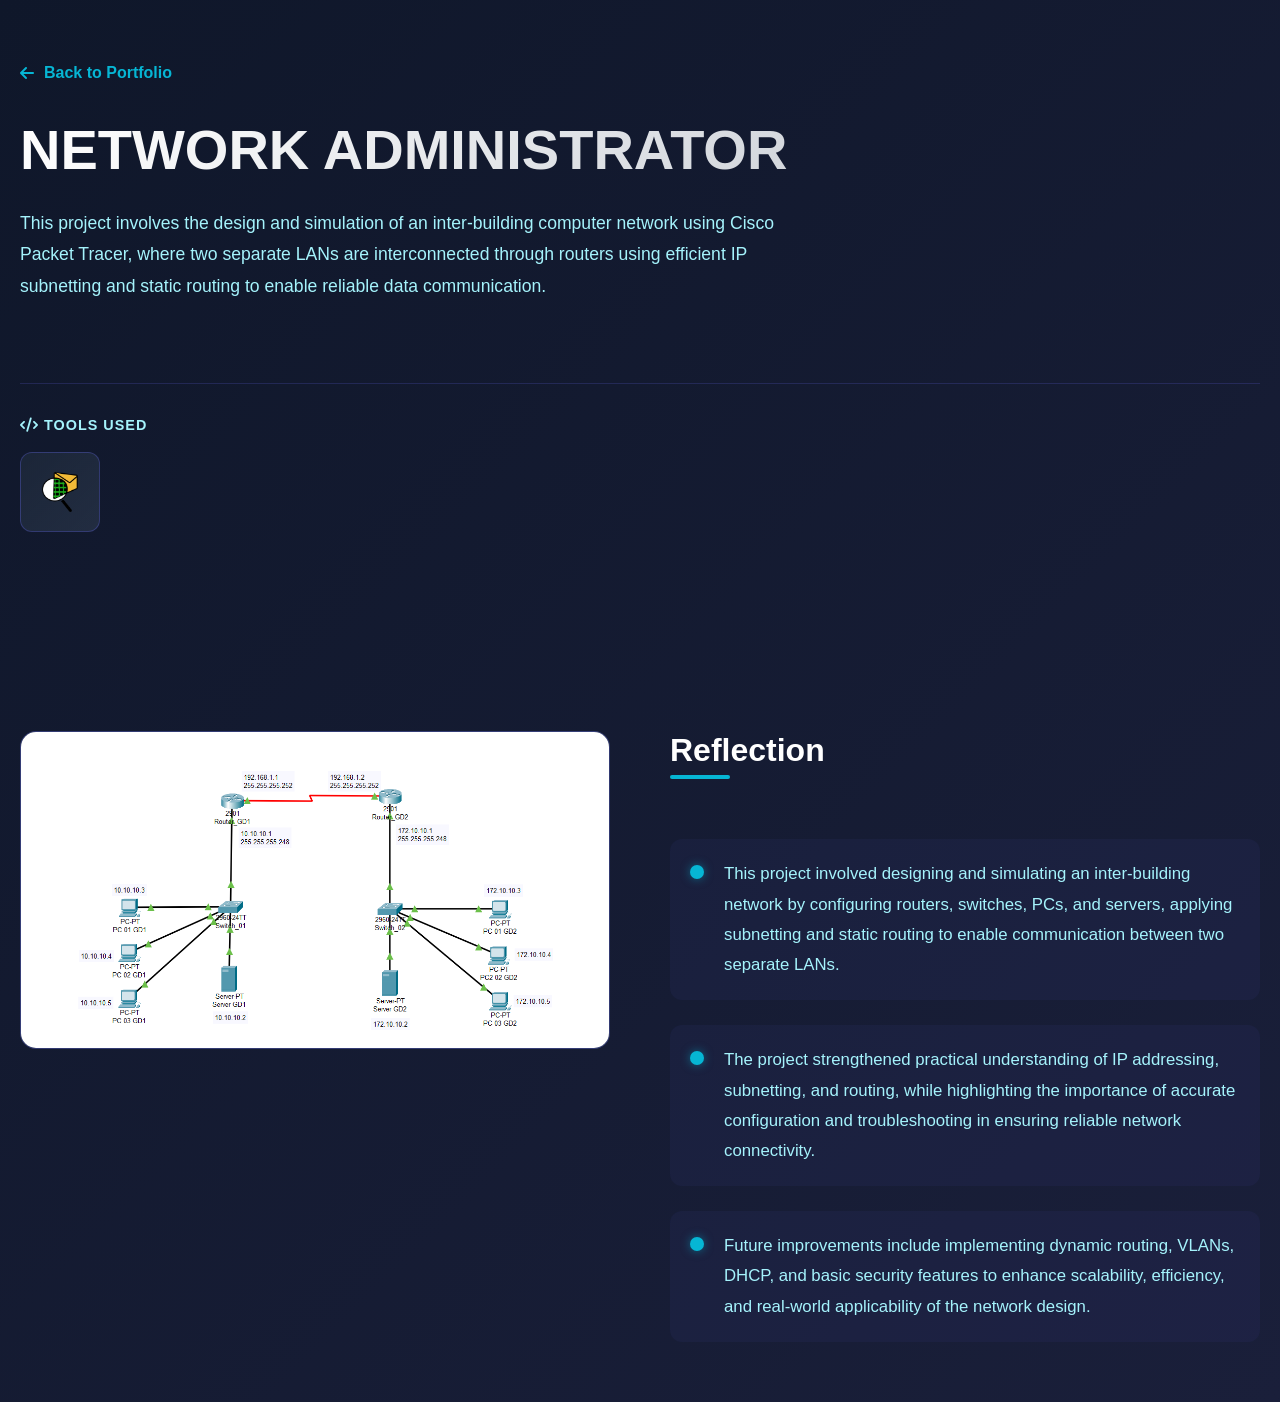
==== commit 65e5431b: "feat: implement dynamic translation support for project pages with new script and attribute tags" ====
--- a/projects/cisco.html
+++ b/projects/cisco.html
@@ -438,6 +438,10 @@
                 width: 100%;
                 flex-direction: column;
             }
+
+            .image-overlay {
+                opacity: 1;
+            }
         }
 
         @media (max-width: 768px) {
@@ -485,20 +489,20 @@
         <!-- ROW 1 -->
         <div class="row-1">
             <div class="project-header">
-                <a href="../index.html" class="back-link">
+                <a href="../index.html" class="back-link" data-i18n="back_to_portfolio">
                     <i class="fas fa-arrow-left"></i> Kembali ke Portfolio
                 </a>
 
                 <h1 class="project-title">NETWORK ADMINISTRATOR</h1>
 
-                <p class="project-description">
+                <p class="project-description" data-i18n="proj_cisco_desc">
                     This project involves the design and simulation of an inter-building computer network using Cisco Packet Tracer, where two separate LANs are interconnected through routers using efficient IP subnetting and static routing to enable reliable data communication.
                 </p>
             </div>
 
             <div class="tools-button-section">
                 <div class="tools-group">
-                    <div class="tools-label">
+                    <div class="tools-label" data-i18n="tools_used">
                         <i class="fas fa-code"></i> Tools Used
                     </div>
                     <div class="tools-list">
@@ -520,7 +524,7 @@
                         <img src="../assets/image/project/cisco.png" alt="GETEKSI 2025 Project">
                     </div>
                     <div class="image-overlay">
-                        <div class="overlay-content">
+                        <div class="overlay-content" data-i18n="view_project">
                             <i class="fas fa-eye overlay-icon"></i>
                             <span>View</span>
                         </div>
@@ -530,24 +534,24 @@
 
             <!-- Key Features -->
             <div class="features-container">
-                <h2 class="features-title">Reflection</h2>
+                <h2 class="features-title" data-i18n="reflection_title">Reflection</h2>
 
                 <div class="features-list">
                     <div class="feature-item">
                         <div class="feature-dot"></div>
-                        <div class="feature-text">
+                        <div class="feature-text" data-i18n="proj_cisco_feat_1">
                             This project involved designing and simulating an inter-building network by configuring routers, switches, PCs, and servers, applying subnetting and static routing to enable communication between two separate LANs.
                         </div>
                     </div>
                     <div class="feature-item">
                         <div class="feature-dot"></div>
-                        <div class="feature-text">
+                        <div class="feature-text" data-i18n="proj_cisco_feat_2">
                             The project strengthened practical understanding of IP addressing, subnetting, and routing, while highlighting the importance of accurate configuration and troubleshooting in ensuring reliable network connectivity.
                         </div>
                     </div>
                     <div class="feature-item">
                         <div class="feature-dot"></div>
-                        <div class="feature-text">
+                        <div class="feature-text" data-i18n="proj_cisco_feat_3">
                             Future improvements include implementing dynamic routing, VLANs, DHCP, and basic security features to enhance scalability, efficiency, and real-world applicability of the network design.
                         </div>
                     </div>
@@ -557,6 +561,7 @@
     </div>
 
     <script src="https://cdn.jsdelivr.net/npm/bootstrap@5.3.0/dist/js/bootstrap.bundle.min.js"></script>
+    <script src="../translations.js"></script>
     <script src="../script.js"></script>
 </body>
 </html>
--- a/style.css
+++ b/style.css
@@ -1461,15 +1461,18 @@
     display: flex;
     align-items: center;
     justify-content: center;
-    max-width: 70%;
-    max-height: 70%;
+    max-width: 90vw;
+    max-height: 90vh;
     animation: modalFadeIn 0.3s ease-out;
 }
 
 .cert-modal-content img,
 .cert-modal-content video {
-    width: 100%;
+    max-width: 90vw;
+    max-height: 90vh;
+    width: auto;
     height: auto;
+    object-fit: contain;
     display: block;
     margin: auto;
 }
@@ -1480,14 +1483,16 @@
 }
 
 .cert-modal-close {
-    position: absolute;
-    top: -40px;
-    right: 0;
+    position: fixed;
+    top: 20px;
+    right: 30px;
     color: #ffffff;
     font-size: 40px;
     font-weight: bold;
     cursor: pointer;
     transition: color 0.3s ease;
+    z-index: 10001;
+    text-shadow: 0 2px 4px rgba(0,0,0,0.5);
 }
 
 .cert-modal-close:hover,
